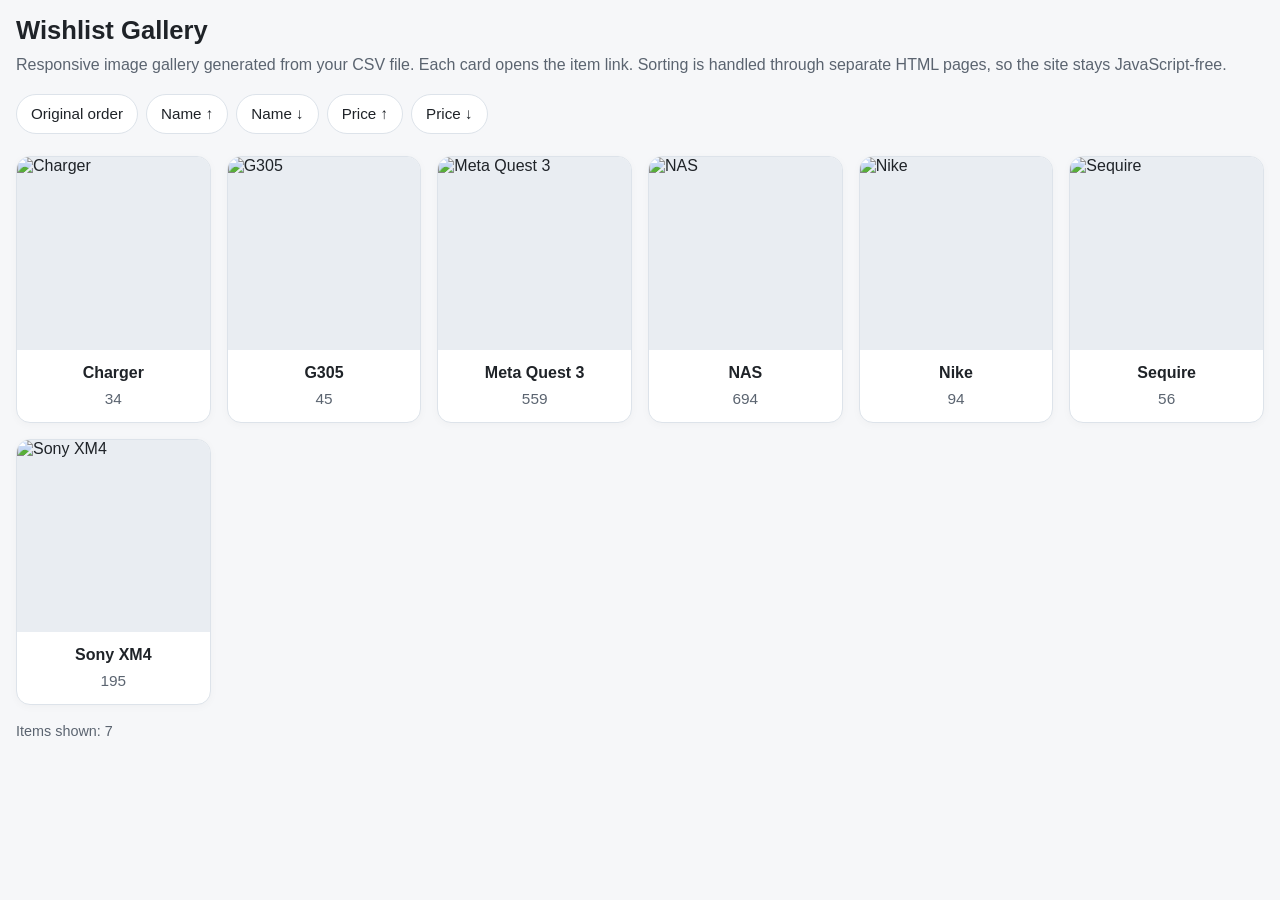
==== name-asc.html @ 2a248236 "Add files via upload" ====
<!DOCTYPE html>
<html lang="en">
<head>
  <meta charset="UTF-8">
  <meta name="viewport" content="width=device-width, initial-scale=1.0">
  <title>Wishlist Gallery</title>
  <link rel="stylesheet" href="styles.css">
</head>
<body>
  <div class="container">
    <header class="header">
      <h1>Wishlist Gallery</h1>
      <p>Responsive image gallery generated from your CSV file. Each card opens the item link. Sorting is handled through separate HTML pages, so the site stays JavaScript-free.</p>
    </header>

    <nav class="toolbar" aria-label="Sorting options">
      <a href="index.html">Original order</a>
      <a href="name-asc.html">Name ↑</a>
      <a href="name-desc.html">Name ↓</a>
      <a href="price-asc.html">Price ↑</a>
      <a href="price-desc.html">Price ↓</a>
    </nav>

    <main class="gallery">
      <a class="card" href="https://ardes.bg/product/ugreen-x565-nexode-air-100w-cheren-ug35043-446582">
        <img src="images/charger.png" alt="Charger">
        <div class="card-body">
          <p class="item-name">Charger</p>
          <p class="item-price">34</p>
        </div>
      </a>
      <a class="card" href="https://www.technopolis.bg/bg/Mishki/Mishka-LOGITECH-G305-Lightspeed-BK-910-005282/p/566477">
        <img src="images/mouse.png" alt="G305">
        <div class="card-body">
          <p class="item-name">G305</p>
          <p class="item-price">45</p>
        </div>
      </a>
      <a class="card" href="https://www.vrstore.bg/vr-pc/oculus/meta-quest-3-512gb">
        <img src="images/metaquest3.jpg" alt="Meta Quest 3">
        <div class="card-body">
          <p class="item-name">Meta Quest 3</p>
          <p class="item-price">559</p>
        </div>
      </a>
      <a class="card" href="https://ardes.bg/product/ugreen-nasync-dxp4800-plus-ug35260-485304">
        <img src="images/ugreen.jpg" alt="NAS">
        <div class="card-body">
          <p class="item-name">NAS</p>
          <p class="item-price">694</p>
        </div>
      </a>
      <a class="card" href="https://www.sportvision.bg/maratonki/383333-nike-juniper-trail-2">
        <img src="images/shoes.png" alt="Nike">
        <div class="card-body">
          <p class="item-name">Nike</p>
          <p class="item-price">94</p>
        </div>
      </a>
      <a class="card" href="https://drones.bg/magazin/racing/hardware/sequre-si012-pro-kit-b2-soldering-pen/">
        <img src="images/soldering.png" alt="Sequire">
        <div class="card-body">
          <p class="item-name">Sequire</p>
          <p class="item-price">56</p>
        </div>
      </a>
      <a class="card" href="https://www.technomarket.bg/slushalki/sony-wh-1000xm4s-bluetooth-headphones-09207199">
        <img src="images/sony-xm4.png" alt="Sony XM4">
        <div class="card-body">
          <p class="item-name">Sony XM4</p>
          <p class="item-price">195</p>
        </div>
      </a>
    </main>

    <p class="footer-note">Items shown: 7</p>
  </div>
</body>
</html>
---- styles.css ----
* { box-sizing: border-box; }
:root {
  --bg: #f6f7f9;
  --card: #ffffff;
  --text: #1f2328;
  --muted: #5b6470;
  --border: #dde3ea;
  --shadow: 0 8px 24px rgba(0,0,0,0.08);
  --accent: #0f62fe;
}
html { -webkit-text-size-adjust: 100%; }
body {
  margin: 0;
  font-family: Arial, Helvetica, sans-serif;
  background: var(--bg);
  color: var(--text);
}
.container {
  max-width: 1400px;
  margin: 0 auto;
  padding: 16px;
}
.header {
  margin-bottom: 18px;
}
.header h1 {
  margin: 0 0 8px;
  font-size: clamp(1.4rem, 2vw, 2rem);
}
.header p {
  margin: 0;
  color: var(--muted);
  line-height: 1.45;
}
.toolbar {
  display: flex;
  flex-wrap: wrap;
  gap: 8px;
  margin: 18px 0 22px;
}
.toolbar a {
  display: inline-block;
  padding: 10px 14px;
  border: 1px solid var(--border);
  border-radius: 999px;
  background: #fff;
  color: var(--text);
  text-decoration: none;
  font-size: 0.95rem;
  line-height: 1.2;
}
.toolbar a:hover,
.toolbar a:focus-visible {
  border-color: var(--accent);
  color: var(--accent);
  outline: none;
}
.toolbar a.active {
  background: var(--accent);
  border-color: var(--accent);
  color: #fff;
}
.gallery {
  display: grid;
  grid-template-columns: repeat(auto-fit, minmax(180px, 1fr));
  gap: 16px;
}
.card {
  display: block;
  background: var(--card);
  border: 1px solid var(--border);
  border-radius: 14px;
  overflow: hidden;
  text-decoration: none;
  color: inherit;
  box-shadow: 0 2px 8px rgba(0,0,0,0.03);
  transition: transform 0.15s ease, box-shadow 0.15s ease, border-color 0.15s ease;
}
.card:hover,
.card:focus-visible {
  transform: translateY(-3px);
  box-shadow: var(--shadow);
  border-color: #c8d2dd;
  outline: none;
}
.card img {
  display: block;
  width: 100%;
  aspect-ratio: 1 / 1;
  object-fit: cover;
  background: #e9edf2;
}
.card-body {
  padding: 12px 14px 14px;
  text-align: center;
}
.item-name {
  margin: 0 0 6px;
  font-size: 1rem;
  font-weight: 700;
  line-height: 1.35;
}
.item-price {
  margin: 0;
  font-size: 0.96rem;
  color: var(--muted);
}
.footer-note {
  margin-top: 18px;
  color: var(--muted);
  font-size: 0.9rem;
}
@media (max-width: 520px) {
  .container { padding: 12px; }
  .gallery { grid-template-columns: repeat(auto-fit, minmax(140px, 1fr)); gap: 12px; }
  .toolbar a { flex: 1 1 calc(50% - 8px); text-align: center; }
}
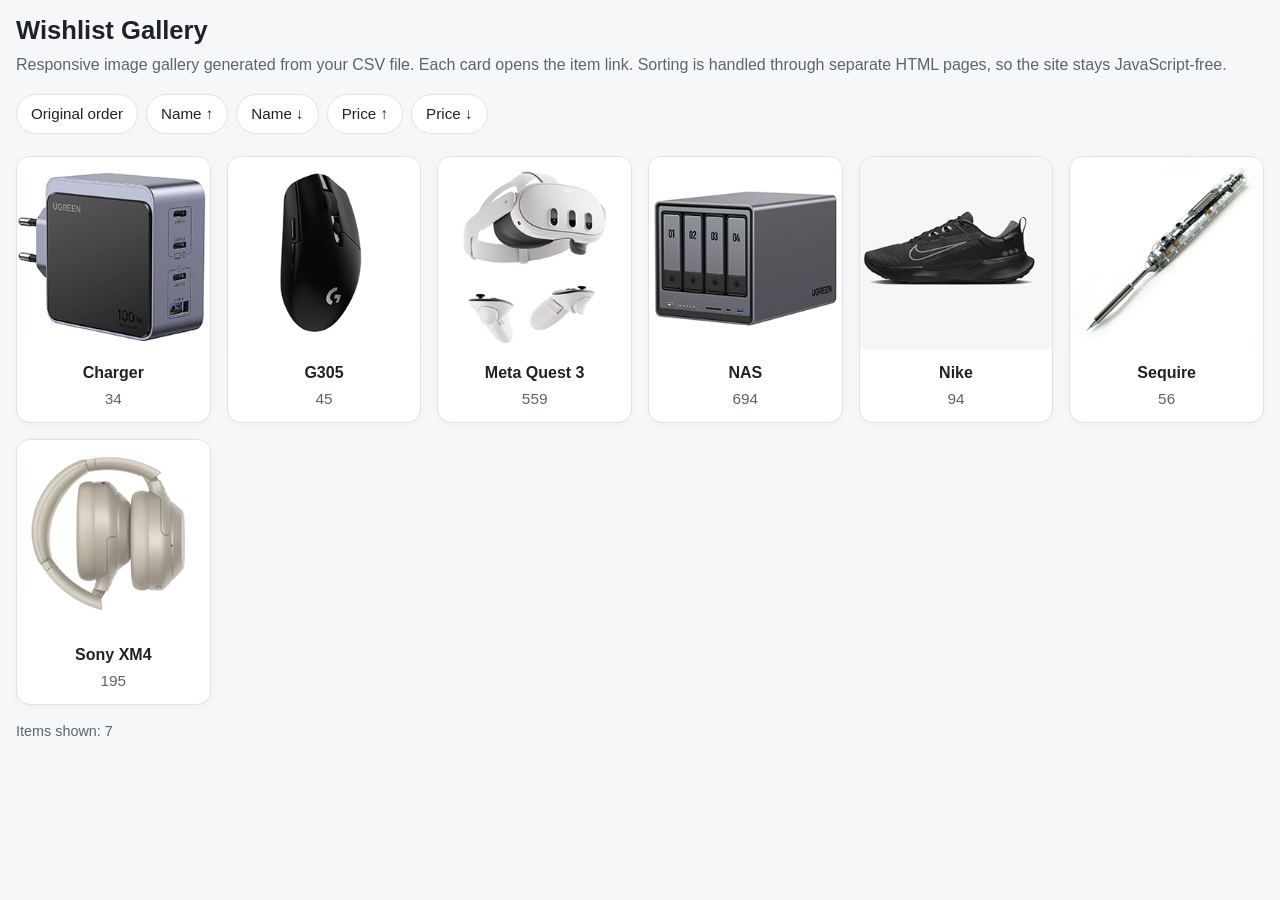
==== commit ce321571: "Update name-asc.html" ====
--- a/name-asc.html
+++ b/name-asc.html
@@ -37,14 +37,14 @@
         </div>
       </a>
       <a class="card" href="https://www.vrstore.bg/vr-pc/oculus/meta-quest-3-512gb">
-        <img src="images/metaquest3.jpg" alt="Meta Quest 3">
+        <img src="images/metaquest3.png" alt="Meta Quest 3">
         <div class="card-body">
           <p class="item-name">Meta Quest 3</p>
           <p class="item-price">559</p>
         </div>
       </a>
       <a class="card" href="https://ardes.bg/product/ugreen-nasync-dxp4800-plus-ug35260-485304">
-        <img src="images/ugreen.jpg" alt="NAS">
+        <img src="images/nas.jpg" alt="NAS">
         <div class="card-body">
           <p class="item-name">NAS</p>
           <p class="item-price">694</p>
@@ -58,7 +58,7 @@
         </div>
       </a>
       <a class="card" href="https://drones.bg/magazin/racing/hardware/sequre-si012-pro-kit-b2-soldering-pen/">
-        <img src="images/soldering.png" alt="Sequire">
+        <img src="images/sequire.png" alt="Sequire">
         <div class="card-body">
           <p class="item-name">Sequire</p>
           <p class="item-price">56</p>
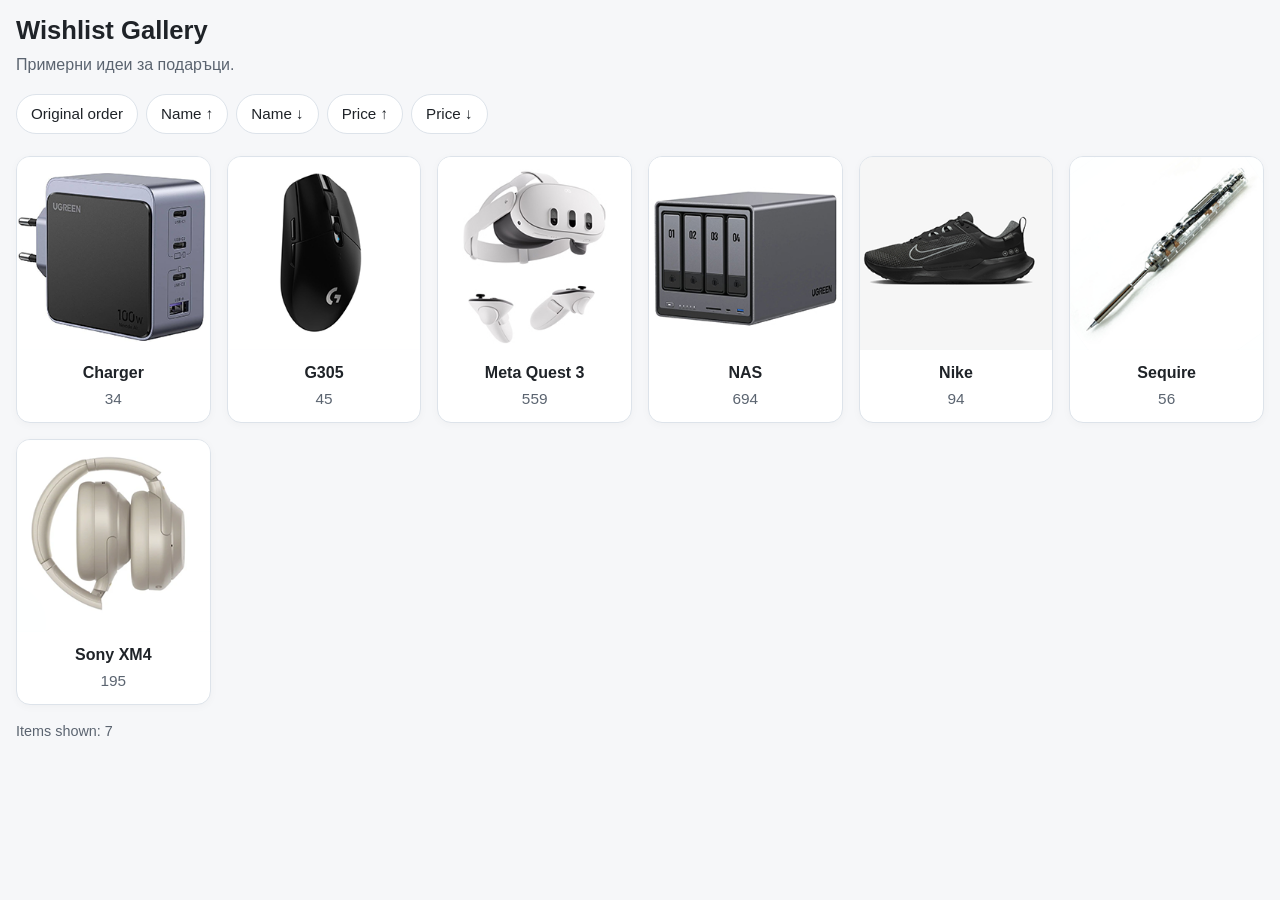
==== commit dce94dca: "Update name-asc.html" ====
--- a/name-asc.html
+++ b/name-asc.html
@@ -10,7 +10,7 @@
   <div class="container">
     <header class="header">
       <h1>Wishlist Gallery</h1>
-      <p>Responsive image gallery generated from your CSV file. Each card opens the item link. Sorting is handled through separate HTML pages, so the site stays JavaScript-free.</p>
+      <p>Примерни идеи за подаръци.</p>
     </header>
 
     <nav class="toolbar" aria-label="Sorting options">
